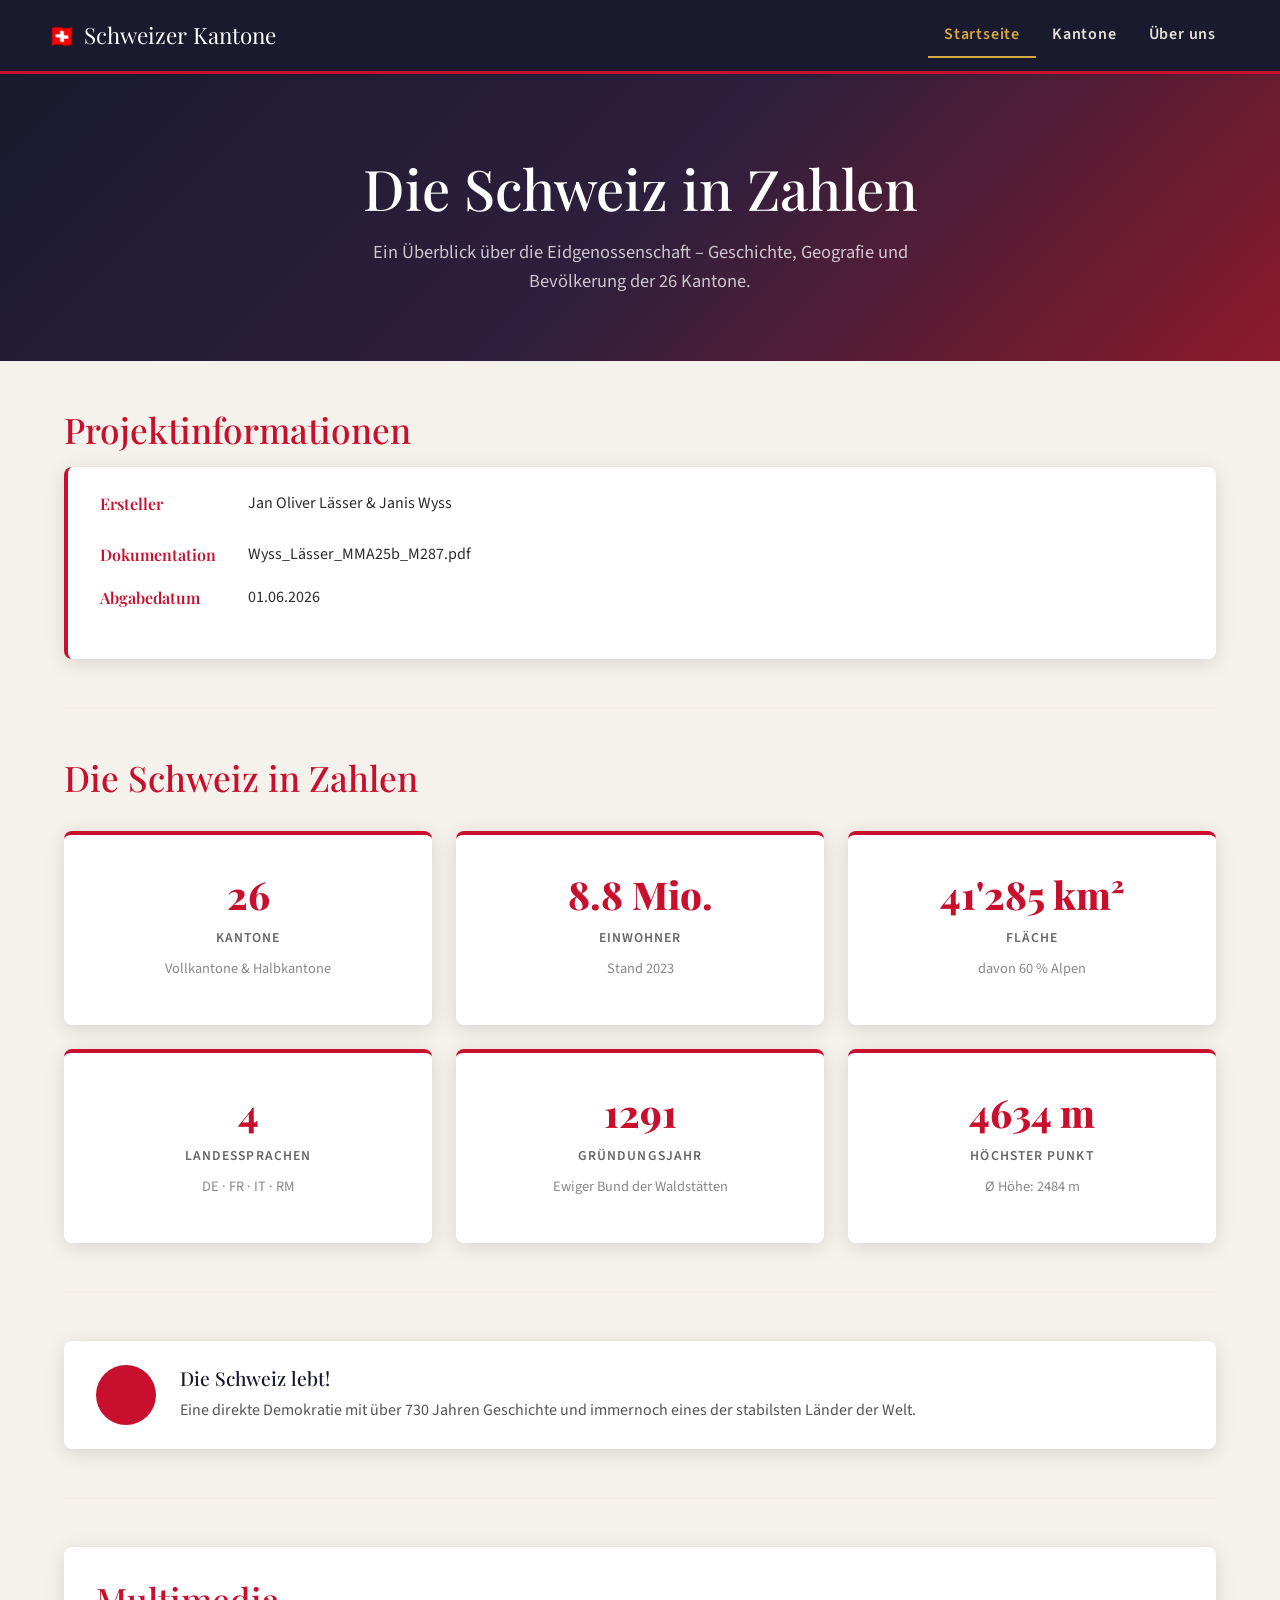
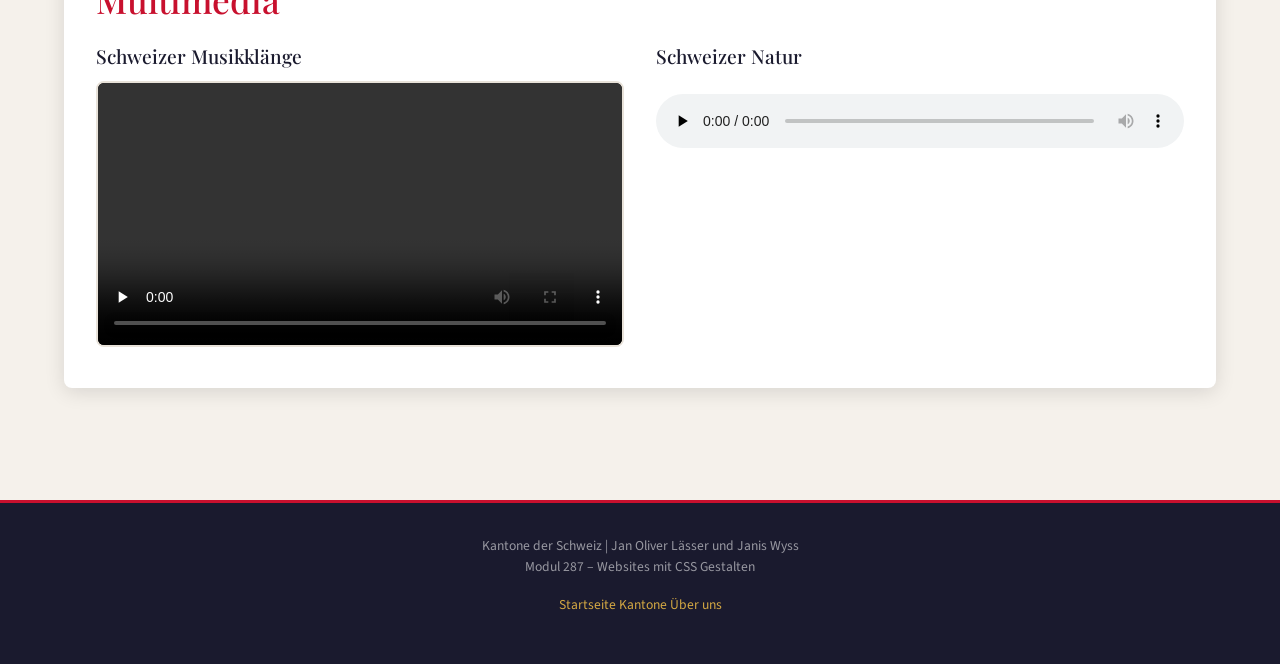
==== html/index.html @ 91d7da84 "angepasst" ====
<!DOCTYPE html>
<html lang="de">

<head>
  <meta charset="UTF-8" />
  <meta name="viewport" content="width=device-width, initial-scale=1.0" />
  <title>Schweizer Kantone – Startseite</title>
  <!-- Favicon Platzhalter (Schweizer Kreuz als Emoji-Favicon) -->
  <link rel="icon"
    href="data:image/svg+xml,<svg xmlns='http://www.w3.org/2000/svg' viewBox='0 0 100 100'><rect width='100' height='100' fill='%23c8102e'/><rect x='38' y='10' width='24' height='80' fill='white'/><rect x='10' y='38' width='80' height='24' fill='white'/></svg>" />
  <!-- Bootstrap 5 CSS (Framework via CDN) -->
  <link rel="stylesheet" href="https://cdn.jsdelivr.net/npm/bootstrap@5.3.3/dist/css/bootstrap.min.css" />
  <!-- Eigenes CSS -->
  <link rel="stylesheet" href="../css/style.css" />
</head>

<body>

  <!-- ===================== NAVIGATION ===================== -->
    <nav class="navbar navbar-expand-lg" role="navigation" aria-label="Hauptnavigation">
      <div class="container-fluid px-4">
        <a class="navbar-brand" href="index.html">
          <span class="flag-icon">🇨🇭</span> Schweizer Kantone
        </a>
        <button class="navbar-toggler" type="button" data-bs-toggle="collapse" data-bs-target="#navMenu"
          aria-controls="navMenu" aria-expanded="false" aria-label="Navigation öffnen">
          <span class="navbar-toggler-icon"></span>
        </button>
        <div class="collapse navbar-collapse" id="navMenu">
          <ul class="navbar-nav ms-auto">
            <li class="nav-item">
              <a class="nav-link active" aria-current="page" href="index.html">Startseite</a>
            </li>
            <li class="nav-item">
              <a class="nav-link" href="kantone.html">Kantone</a>
            </li>
            <li class="nav-item">
              <a class="nav-link" href="ueber-uns.html">Über uns</a>
            </li>
          </ul>
        </div>
      </div>
    </nav>

  <!-- ===================== HERO ===================== -->
  <header class="hero" role="banner">
    <h1>Die Schweiz in Zahlen</h1>
    <p>Ein Überblick über die Eidgenossenschaft – Geschichte, Geografie und Bevölkerung der 26 Kantone.</p>
  </header>

  <!-- ===================== HAUPTINHALT ===================== -->
  <main>
    <div class="container-inhalt">

      <!-- ---- Meta-Informationen ---- -->
      <section aria-labelledby="meta-heading">
        <h2 id="meta-heading">Projektinformationen</h2>
        <div class="meta-box">
          <dl>
            <dt>Ersteller</dt>
            <p>Jan Oliver Lässer &amp; Janis Wyss</p>
            <dt>Dokumentation</dt>
            <dd>Wyss_Lässer_MMA25b_M287.pdf</dd>
            <dt>Abgabedatum</dt>
            <dd>01.06.2026</dd>
          </dl>
        </div>
      </section>

      <hr class="section-divider" />

      <!-- ---- Schweiz in Zahlen: 3×2 Grid ---- -->
      <section aria-labelledby="zahlen-heading">
        <h2 id="zahlen-heading">Die Schweiz in Zahlen</h2>
        <!-- Zeile 1 -->
        <div class="zahlen-grid">
          <article class="zahl-card">
            <span class="number">26</span>
            <span class="label">Kantone</span>
            <p class="sub">Vollkantone &amp; Halbkantone</p>
          </article>
          <article class="zahl-card">
            <span class="number">8.8 Mio.</span>
            <span class="label">Einwohner</span>
            <p class="sub">Stand 2023</p>
          </article>
          <article class="zahl-card">
            <span class="number">41'285 km²</span>
            <span class="label">Fläche</span>
            <p class="sub">davon 60 % Alpen</p>
          </article>
          <!-- Zeile 2 -->
          <article class="zahl-card">
            <span class="number">4</span>
            <span class="label">Landessprachen</span>
            <p class="sub">DE · FR · IT · RM</p>
          </article>
          <article class="zahl-card">
            <span class="number">1291</span>
            <span class="label">Gründungsjahr</span>
            <p class="sub">Ewiger Bund der Waldstätten</p>
          </article>
          <article class="zahl-card">
            <span class="number">4634 m</span>
            <span class="label">Höchster Punkt</span>
            <p class="sub">Ø Höhe: 2484 m</p>
          </article>
        </div>
      </section>

      <hr class="section-divider" />

      <!-- ---- Animiertes Element ---- -->
      <section aria-label="Animiertes Element">
        <div class="animiert-wrap">
          <div class="puls-ring" aria-hidden="true"></div>
          <div>
            <h3>Die Schweiz lebt!</h3>
            <p style="margin:0; color:#555; font-size:16px;">
              Eine direkte Demokratie mit über 730 Jahren Geschichte und immernoch eines der stabilsten Länder der Welt.
            </p>
          </div>
        </div>
      </section>

      <hr class="section-divider" />

      <!-- ---- Multimedia ---- -->
      <section aria-labelledby="media-heading">
        <div class="media-section">
          <h2 id="media-heading">Multimedia</h2>

          <div class="media-grid">

            <!-- Video -->
            <div class="media-item">
              <h3>Schweizer Musikklänge</h3>
              <video controls preload="none" poster="">
                <source src="../multimedia/alphorn.mp4" type="video/mp4" />
              </video>
            </div>

            <!-- Audio -->
            <div class="media-item">
              <h3>Schweizer Natur</h3>
              <audio controls preload="none" style="margin-top: 13px;">
                <source src="../multimedia/audio.mp3" type="audio/mpeg" />
              </audio>
            </div>

          </div>
        </div>
      </section>

    </div><!-- /.container-inhalt -->
  </main>

  <!-- ===================== FOOTER ===================== -->
  <footer role="contentinfo">
    <p>
      Kantone der Schweiz | Jan Oliver Lässer und Janis Wyss<br />
      Modul 287 – Websites mit CSS Gestalten
    </p>
    <p style="margin-top: 8px;">
      <a href="index.html">Startseite</a>
      <a href="kantone.html">Kantone</a>
      <a href="ueber-uns.html">Über uns</a>
    </p>
  </footer>

  <!-- Bootstrap 5 JS Bundle (für Navbar-Toggle, Modal, Accordion) -->
  <script src="https://cdn.jsdelivr.net/npm/bootstrap@5.3.3/dist/js/bootstrap.bundle.min.js"></script>
</body>

</html>
---- css/style.css ----
/* ---------- Google Fonts ---------- */
@import url('https://fonts.googleapis.com/css2?family=Playfair+Display:wght@600;800&family=Source+Sans+3:wght@300;400;600&display=swap');

/* ---------- CSS Custom Properties ---------- */
:root {
  --rot:    #c8102e;   /* Schweizer Rot */
  --dunkel: #1a1a2e;
  --hell:   #f5f1eb;
  --grau:   #e8e2d9;
  --akzent: #d4a843;
  --text:   #2c2c2c;
  --weiss:  #ffffff;

  --schrift-display: 'Playfair Display', Georgia, serif;
  --schrift-text:    'Source Sans 3', Helvetica, sans-serif;

  --radius:  8px;
  --shadow:  0 4px 20px rgba(0,0,0,0.12);
  --transition: 0.3s ease;
}

/* ---------- Reset & Basis ---------- */
*, *::before, *::after {
  box-sizing: border-box;
  margin: 0;
  padding: 0;
}

html { scroll-behavior: smooth; }

body {
  font-family: var(--schrift-text);
  font-weight: 400;
  color: var(--text);
  background-color: var(--hell);
  line-height: 1.6;
  font-size: 1rem;
}

/* ---------- Typografie ---------- */
h1, h2, h3, h4 {
  font-family: var(--schrift-display);
  line-height: 1.2;
}

h1 { font-size: clamp(2rem, 5vw, 3.5rem); color: var(--weiss); }
h2 { font-size: clamp(1.4rem, 3vw, 2.2rem); color: var(--rot); margin-bottom: 1rem; }
h3 { font-size: 1.2rem; color: var(--dunkel); margin-bottom: 0.5rem; }

p  { margin-bottom: 1rem; }
a  { color: var(--rot); text-decoration: none; }
a:hover { text-decoration: underline; }

img {
  max-width: 100%;
  height: auto;
  display: block;
  border-radius: var(--radius);
}

/* ---------- Navigation (Bootstrap-kompatibel via CDN) ---------- */
/* Eigene Overrides für Bootstrap-Navbar */
.navbar {
  background-color: var(--dunkel) !important;
  border-bottom: 3px solid var(--rot);
  padding: 0.8rem 1.5rem;
}

.navbar-brand {
  font-family: var(--schrift-display);
  font-size: 1.4rem;
  color: var(--weiss) !important;
  display: flex;
  align-items: center;
  gap: 0.5rem;
}

.navbar-brand .flag-icon {
  font-size: 1.4rem;
}

.nav-link {
  font-family: var(--schrift-text);
  font-weight: 600;
  color: var(--grau) !important;
  letter-spacing: 0.05em;
  padding: 0.5rem 1rem !important;
  transition: color var(--transition), border-bottom var(--transition);
  border-bottom: 2px solid transparent;
}

.nav-link:hover,
.nav-link.active {
  color: var(--akzent) !important;
  border-bottom: 2px solid var(--akzent);
}

.navbar-toggler {
  border-color: var(--akzent) !important;
}
.navbar-toggler-icon {
  background-image: url("data:image/svg+xml,%3csvg xmlns='http://www.w3.org/2000/svg' viewBox='0 0 30 30'%3e%3cpath stroke='rgba%28212,168,67,1%29' stroke-width='2' d='M4 7h22M4 15h22M4 23h22'/%3e%3c/svg%3e") !important;
}

/* ---------- Hero / Seitenkopf ---------- */
.hero {
  background: linear-gradient(135deg, var(--dunkel) 0%, #2d1f3d 50%, #8b1a2a 100%);
  color: var(--weiss);
  padding: 5rem 1.5rem 4rem;
  text-align: center;
  position: relative;
  overflow: hidden;
}

.hero::before {
  position: absolute;
  font-size: 30vw;
  opacity: 0.04;
  top: 50%;
  left: 50%;
  transform: translate(-50%, -50%);
  pointer-events: none;
  color: var(--weiss);
}

.hero p {
  font-size: 1.15rem;
  color: rgba(255,255,255,0.75);
  max-width: 600px;
  margin: 1rem auto 0;
}

/* ---------- Seiteninhalt Container ---------- */
.container-inhalt {
  max-width: 1200px;
  margin: 0 auto;
  padding: 3rem 1.5rem;
}

/* ---------- Abschnitt-Trennlinie ---------- */
.section-divider {
  border: none;
  border-top: 2px solid var(--grau);
  margin: 3rem 0;
}

/* ============================================================
   SEITE 1 – Startseite
   ============================================================ */

/* Meta-Info-Box (Abgabedatum, Dokumentation, Ersteller) */
.meta-box {
  background: var(--weiss);
  border-left: 4px solid var(--rot);
  border-radius: var(--radius);
  padding: 1.5rem 2rem;
  box-shadow: var(--shadow);
  margin-bottom: 2.5rem;
}

.meta-box dl {
  display: grid;
  grid-template-columns: max-content 1fr;
  column-gap: 2rem;
  row-gap: 0.6rem;
}

.meta-box dt {
  font-weight: 600;
  color: var(--rot);
  font-family: var(--schrift-display);
}

.meta-box dd {
  color: var(--text);
}

/* ---------- Zahlen Grid 3 Spalten × 2 Zeilen ---------- */
.zahlen-grid {
  display: grid;
  grid-template-columns: repeat(3, 1fr);
  gap: 1.5rem;
  margin: 2rem 0;
}

.zahl-card {
  background: var(--weiss);
  border-radius: var(--radius);
  box-shadow: var(--shadow);
  padding: 1.8rem 1.5rem;
  text-align: center;
  border-top: 4px solid var(--rot);
  transition: transform var(--transition), box-shadow var(--transition);
}

.zahl-card:hover {
  transform: translateY(-4px);
  box-shadow: 0 8px 28px rgba(0,0,0,0.18);
}

.zahl-card .number {
  font-family: var(--schrift-display);
  font-size: 2.4rem;
  font-weight: 800;
  color: var(--rot);
  display: block;
}

.zahl-card .label {
  font-size: 0.85rem;
  font-weight: 600;
  letter-spacing: 0.08em;
  text-transform: uppercase;
  color: #666;
  margin-top: 0.3rem;
}

.zahl-card .sub {
  font-size: 0.9rem;
  color: #888;
  margin-top: 0.4rem;
}

/* ---------- Multimedia-Bereich ---------- */
.media-section {
  background: var(--weiss);
  border-radius: var(--radius);
  box-shadow: var(--shadow);
  padding: 2rem;
  margin-top: 2.5rem;
}

.media-grid {
  display: grid;
  grid-template-columns: 1fr 1fr;
  gap: 2rem;
  margin-top: 1.5rem;
}

.media-item h3 {
  margin-bottom: 0.8rem;
  display: flex;
  align-items: center;
  gap: 0.5rem;
}

/* Video-Platzhalter */
video {
  width: 100%;
  border-radius: var(--radius);
  background: #000;
  border: 2px solid var(--grau);
}

/* Audio */
audio {
  width: 100%;
  margin-top: 0.5rem;
}

.media-placeholder {
  background: var(--grau);
  border-radius: var(--radius);
  height: 200px;
  display: flex;
  flex-direction: column;
  align-items: center;
  justify-content: center;
  color: #888;
  font-size: 0.9rem;
  border: 2px dashed #ccc;
  gap: 0.5rem;
}

.media-placeholder .icon {
  font-size: 2.5rem;
}

/* ============================================================
   SEITE 2 – Kantone
   ============================================================ */

/* 4-Spalten Grid Desktop → 2 Tablet → 1 Mobile */
.kantone-grid {
  display: grid;
  grid-template-columns: repeat(4, 1fr);
  gap: 1.5rem;
  margin-top: 2rem;
}

/* Bootstrap Card Overrides */
.kanton-card {
  background: var(--weiss);
  border-radius: var(--radius);
  box-shadow: var(--shadow);
  overflow: hidden;
  border: none;
  transition: transform var(--transition), box-shadow var(--transition);
}

.kanton-card:hover {
  transform: translateY(-5px);
  box-shadow: 0 10px 30px rgba(0,0,0,0.2);
}

.kanton-card .card-header {
  background: var(--dunkel);
  color: var(--weiss);
  font-family: var(--schrift-display);
  font-size: 1.15rem;
  font-weight: 600;
  padding: 1rem 1.2rem;
  display: flex;
  align-items: center;
  gap: 0.5rem;
  border-bottom: 3px solid var(--rot);
}

.kanton-card .wappen {
  font-size: 1.6rem;
}

.kanton-card .card-body {
  padding: 1.2rem;
}

.kanton-card .card-body p {
  font-size: 0.9rem;
  margin-bottom: 0.6rem;
  color: #555;
}

.kanton-card .kanton-fakt {
  display: flex;
  justify-content: space-between;
  font-size: 0.85rem;
  padding: 0.3rem 0;
  border-bottom: 1px solid var(--grau);
}

.kanton-card .kanton-fakt:last-child {
  border-bottom: none;
}

.kanton-card .kanton-fakt strong {
  color: var(--rot);
}

/* Bild über Text (figure mit caption) */
.kanton-img-wrap {
  position: relative;
  overflow: hidden;
  height: 130px;
}

.kanton-img-wrap img {
  width: 100%;
  height: 100%;
  object-fit: cover;
  border-radius: 0;
  transition: transform 0.4s ease;
}

.kanton-card:hover .kanton-img-wrap img {
  transform: scale(1.05);
}

/* ---------- 2-Spalten Intro-Zeile (Desktop) ---------- */
.intro-zwei-spalten {
  display: grid;
  grid-template-columns: 1fr 1fr;
  gap: 2rem;
  margin-bottom: 2rem;
}

/* ---------- 3-Spalten mit unterschiedlichen Breiten ---------- */
.drei-spalten {
  display: grid;
  grid-template-columns: 2fr 1fr 1fr;
  gap: 1.5rem;
  margin-bottom: 2.5rem;
}

.drei-spalten .info-box {
  background: var(--weiss);
  border-radius: var(--radius);
  padding: 1.5rem;
  box-shadow: var(--shadow);
}

/* ---------- Accordion ---------- */
/* Bootstrap accordion overrides */
.accordion-item {
  border: 1px solid var(--grau) !important;
  border-radius: var(--radius) !important;
  margin-bottom: 0.5rem;
  overflow: hidden;
}

.accordion-button {
  font-family: var(--schrift-text);
  font-weight: 600;
  color: var(--dunkel) !important;
  background: var(--weiss) !important;
}

.accordion-button:not(.collapsed) {
  background: var(--dunkel) !important;
  color: var(--weiss) !important;
  box-shadow: none !important;
}

.accordion-button::after {
  filter: none;
}

.accordion-button:not(.collapsed)::after {
  filter: invert(1);
}

.accordion-body {
  background: var(--hell);
  font-size: 0.95rem;
}

/* ---------- Modal ---------- */
/* Bootstrap modal override */
.modal-header {
  background: var(--dunkel);
  color: var(--weiss);
  border-bottom: 3px solid var(--rot);
}

.modal-title {
  font-family: var(--schrift-display);
  color: var(--weiss);
}

.modal-header .btn-close {
  filter: invert(1);
}

.modal-footer {
  border-top: 1px solid var(--grau);
}

.btn-schweiz {
  background-color: var(--rot);
  color: var(--weiss);
  border: none;
  font-weight: 600;
  padding: 0.5rem 1.5rem;
  border-radius: var(--radius);
  cursor: pointer;
  transition: background var(--transition);
}

.btn-schweiz:hover {
  background-color: #a00d24;
  color: var(--weiss);
}

/* ============================================================
   SEITE 3 – Über uns
   ============================================================ */

.ueber-grid {
  display: grid;
  grid-template-columns: 1fr 1fr;
  gap: 2rem;
  margin-top: 2rem;
}

.person-card {
  background: var(--weiss);
  border-radius: var(--radius);
  box-shadow: var(--shadow);
  overflow: hidden;
  text-align: center;
}

.person-card .bild-platzhalter {
  background: var(--grau);
  height: 220px;
  display: flex;
  flex-direction: column;
  align-items: center;
  justify-content: center;
  color: #999;
  font-size: 0.85rem;
  border-bottom: 3px solid var(--rot);
  gap: 0.5rem;
}

.person-card .bild-platzhalter .icon {
  font-size: 4rem;
  color: #ccc;
}

.person-card .person-info {
  padding: 1.5rem;
}

.person-card .person-name {
  font-family: var(--schrift-display);
  font-size: 1.35rem;
  color: var(--dunkel);
  margin-bottom: 0.3rem;
}

.person-card .person-rolle {
  font-size: 0.85rem;
  color: var(--rot);
  font-weight: 600;
  text-transform: uppercase;
  letter-spacing: 0.08em;
}

/* Projekt-Info Box */
.projekt-box {
  background: var(--dunkel);
  color: var(--weiss);
  border-radius: var(--radius);
  padding: 2rem 2.5rem;
  margin-top: 2.5rem;
  position: relative;
  overflow: hidden;
}

.projekt-box::after {
  content: '287';
  position: absolute;
  right: -0.5rem;
  bottom: -1rem;
  font-family: var(--schrift-display);
  font-size: 8rem;
  font-weight: 800;
  opacity: 0.07;
  color: var(--weiss);
  pointer-events: none;
}

.projekt-box h2 {
  color: var(--akzent);
  margin-bottom: 1rem;
}

.projekt-box p {
  color: rgba(255,255,255,0.8);
}

.projekt-box .modul-tag {
  display: inline-block;
  background: var(--rot);
  color: var(--weiss);
  font-size: 0.8rem;
  font-weight: 600;
  padding: 0.3rem 0.9rem;
  border-radius: 20px;
  margin-bottom: 1rem;
}

/* ============================================================
   ANIMIERTES ELEMENT – CSS-only Puls-Kreis
   ============================================================ */
.animiert-wrap {
  display: flex;
  align-items: center;
  gap: 1.5rem;
  background: var(--weiss);
  border-radius: var(--radius);
  padding: 1.5rem 2rem;
  box-shadow: var(--shadow);
  margin-top: 2rem;
}

.puls-ring {
  width: 60px;
  height: 60px;
  border-radius: 50%;
  background: var(--rot);
  position: relative;
  flex-shrink: 0;
  animation: puls 2s ease-in-out infinite;
}

.puls-ring::before,
.puls-ring::after {
  content: '';
  position: absolute;
  inset: -8px;
  border-radius: 50%;
  border: 2px solid var(--rot);
  animation: ring-expand 2s ease-out infinite;
  opacity: 0;
}

.puls-ring::after {
  animation-delay: 0.8s;
}

@keyframes puls {
  0%, 100% { transform: scale(1); }
  50%       { transform: scale(1.08); }
}

@keyframes ring-expand {
  0%   { transform: scale(1); opacity: 0.8; }
  100% { transform: scale(2); opacity: 0; }
}

/* ============================================================
   FOOTER
   ============================================================ */
footer {
  background: var(--dunkel);
  color: rgba(255,255,255,0.55);
  text-align: center;
  padding: 2rem 1.5rem;
  font-size: 0.85rem;
  margin-top: 4rem;
  border-top: 3px solid var(--rot);
}

footer a {
  color: var(--akzent);
}

footer .footer-kreuz {
  font-size: 1.5rem;
  display: block;
  margin-bottom: 0.5rem;
  color: var(--rot);
}

/* ============================================================
   RESPONSIVE
   ============================================================ */

/* Tablet (≤ 992px) */
@media (max-width: 992px) {
  .kantone-grid {
    grid-template-columns: repeat(2, 1fr);
  }

  .drei-spalten {
    grid-template-columns: 1fr 1fr;
  }
  .drei-spalten .info-box:first-child {
    grid-column: 1 / -1;
  }
}

/* Mobile (≤ 768px) */
@media (max-width: 768px) {
  .zahlen-grid {
    grid-template-columns: repeat(2, 1fr);
  }

  .media-grid {
    grid-template-columns: 1fr;
  }

  .kantone-grid {
    grid-template-columns: 1fr 1fr;
  }

  .intro-zwei-spalten {
    grid-template-columns: 1fr;
  }

  .drei-spalten {
    grid-template-columns: 1fr;
  }

  .ueber-grid {
    grid-template-columns: 1fr;
  }

  .meta-box dl {
    grid-template-columns: 1fr;
  }

  .meta-box dt {
    margin-top: 0.5rem;
  }
}

/* Kleines Mobile (≤ 480px) */
@media (max-width: 480px) {
  .zahlen-grid {
    grid-template-columns: 1fr;
  }

  .kantone-grid {
    grid-template-columns: 1fr;
  }
}
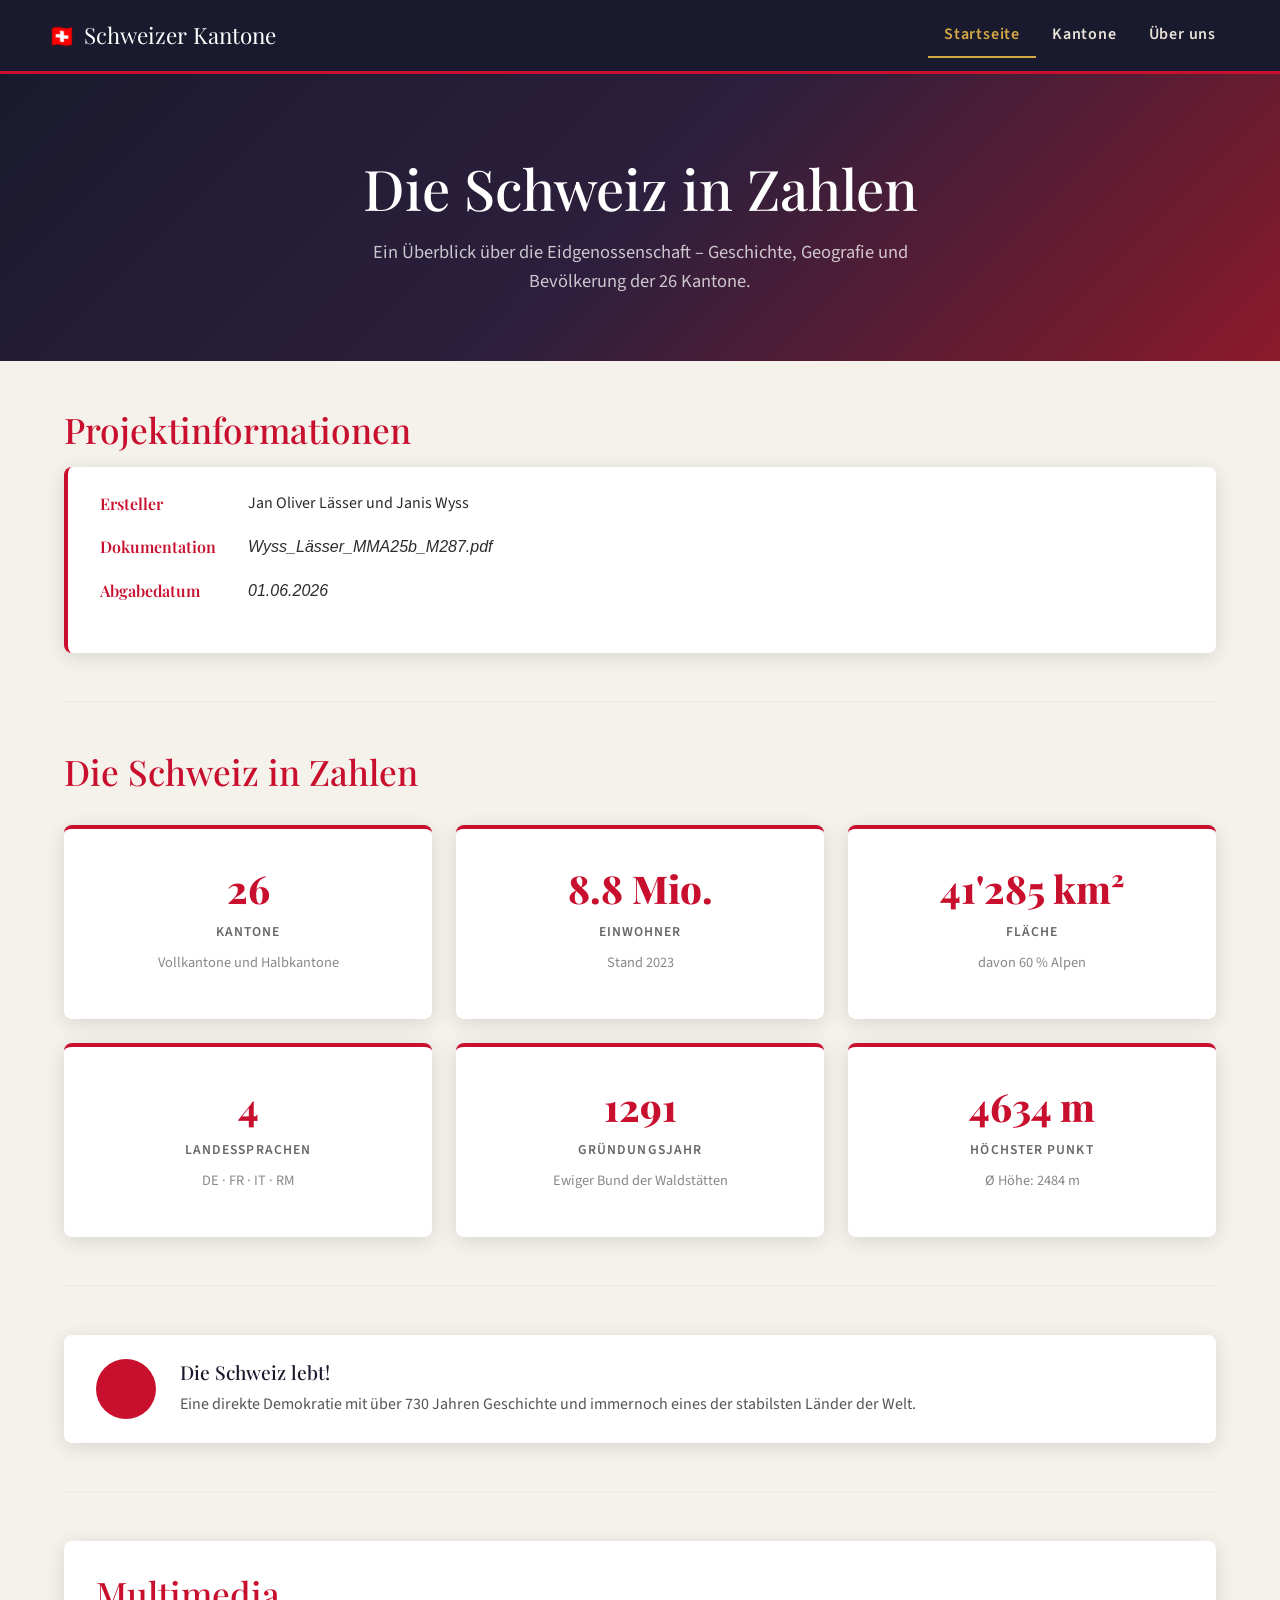
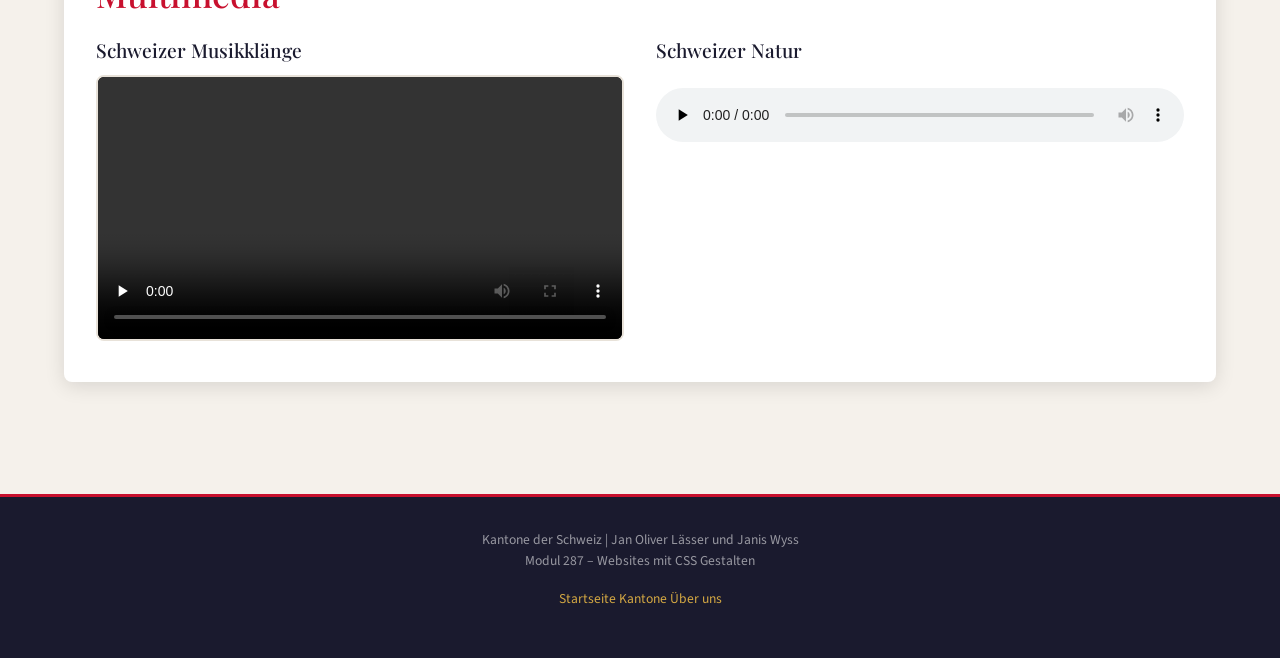
==== commit 97b9fcce: "aktueller stand" ====
--- a/html/index.html
+++ b/html/index.html
@@ -58,11 +58,11 @@
         <div class="meta-box">
           <dl>
             <dt>Ersteller</dt>
-            <p>Jan Oliver Lässer &amp; Janis Wyss</p>
+            <dd>Jan Oliver Lässer und Janis Wyss</dd>
             <dt>Dokumentation</dt>
-            <dd>Wyss_Lässer_MMA25b_M287.pdf</dd>
+            <dd><em>Wyss_Lässer_MMA25b_M287.pdf</em></dd>
             <dt>Abgabedatum</dt>
-            <dd>01.06.2026</dd>
+            <dd><em>01.06.2026</em></dd>
           </dl>
         </div>
       </section>
@@ -77,7 +77,7 @@
           <article class="zahl-card">
             <span class="number">26</span>
             <span class="label">Kantone</span>
-            <p class="sub">Vollkantone &amp; Halbkantone</p>
+            <p class="sub">Vollkantone und Halbkantone</p>
           </article>
           <article class="zahl-card">
             <span class="number">8.8 Mio.</span>
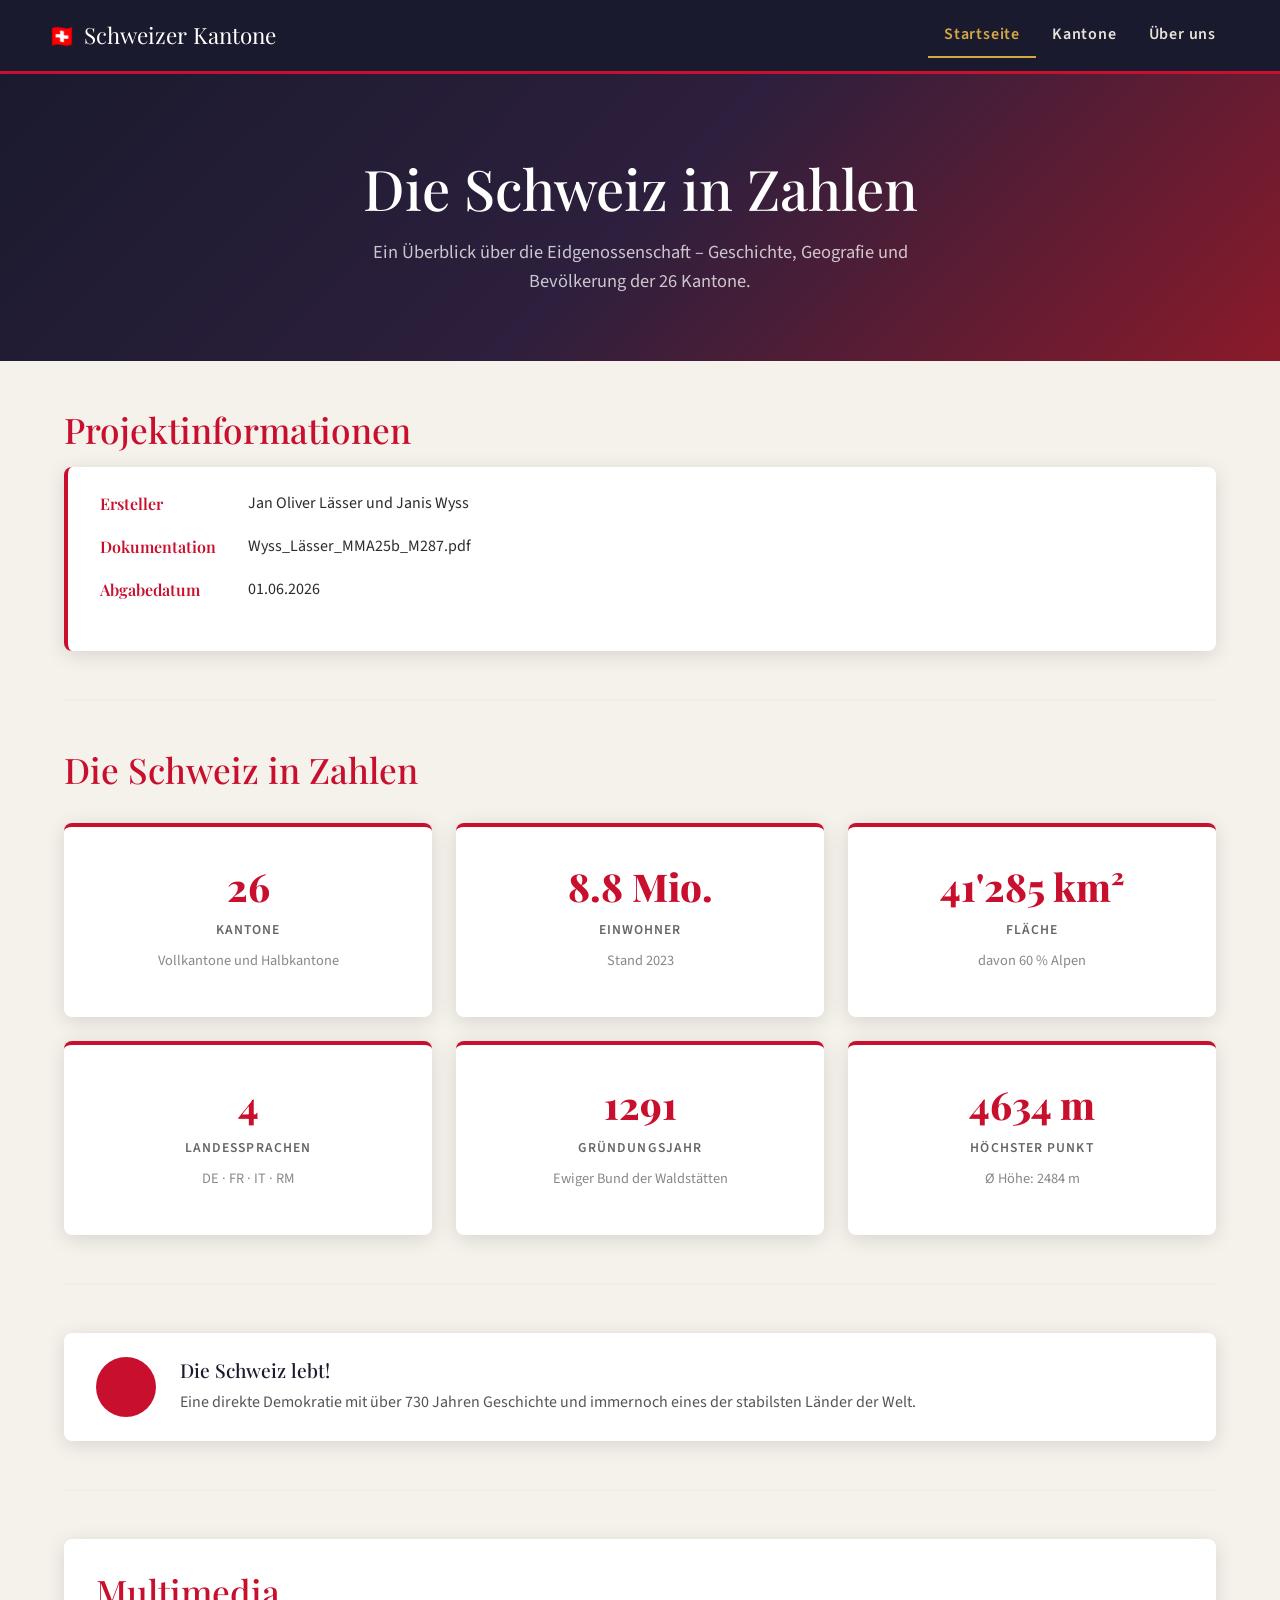
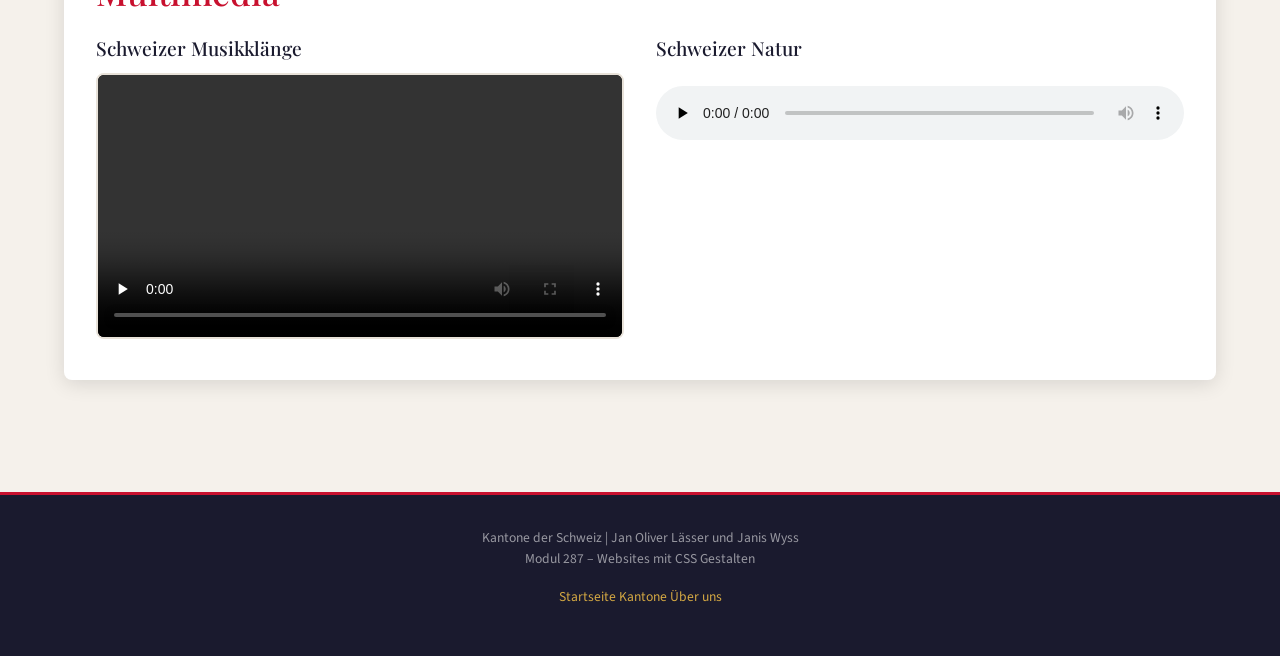
==== commit 078f1ff1: "Merge branch 'main' of https://github.com/janlaesser/M287_Abschlussarbeit" ====
--- a/html/index.html
+++ b/html/index.html
@@ -60,9 +60,9 @@
             <dt>Ersteller</dt>
             <dd>Jan Oliver Lässer und Janis Wyss</dd>
             <dt>Dokumentation</dt>
-            <dd><em>Wyss_Lässer_MMA25b_M287.pdf</em></dd>
+            <dd>Wyss_Lässer_MMA25b_M287.pdf</dd>
             <dt>Abgabedatum</dt>
-            <dd><em>01.06.2026</em></dd>
+            <dd>01.06.2026</dd>
           </dl>
         </div>
       </section>
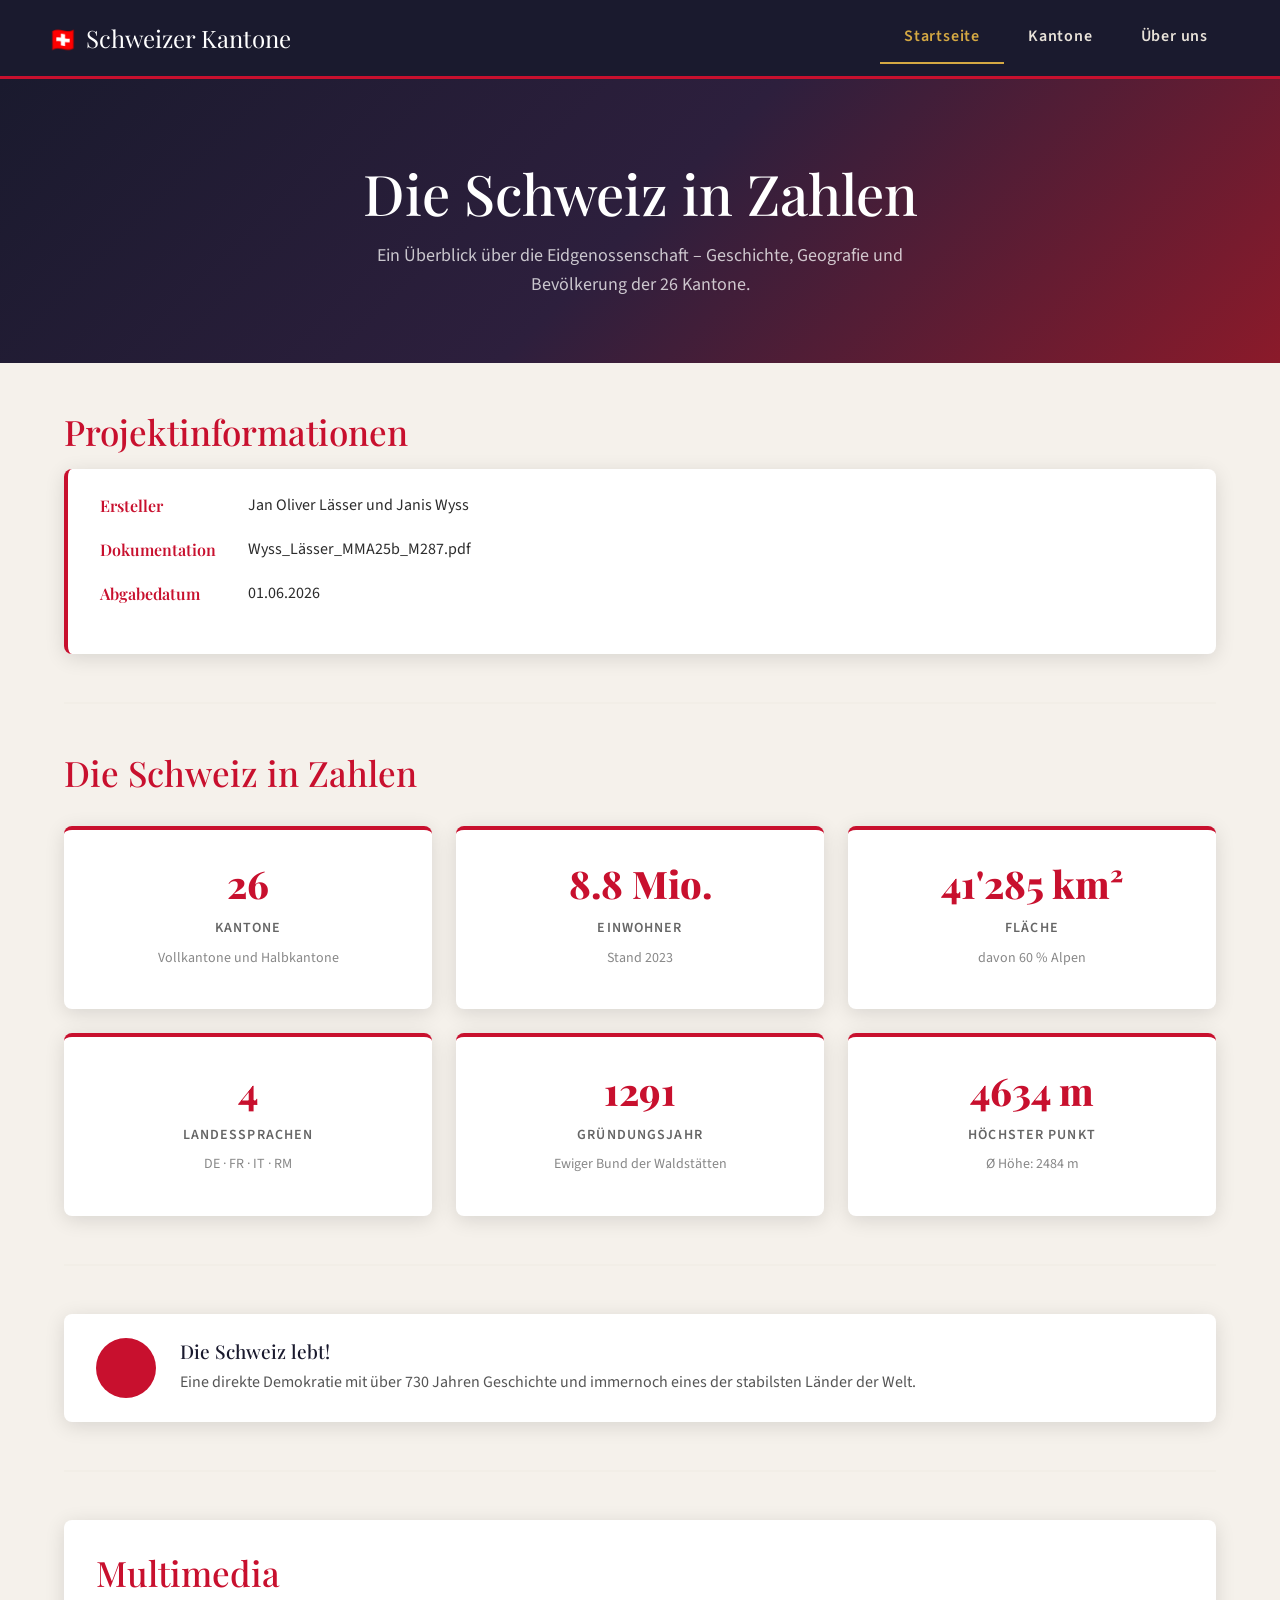
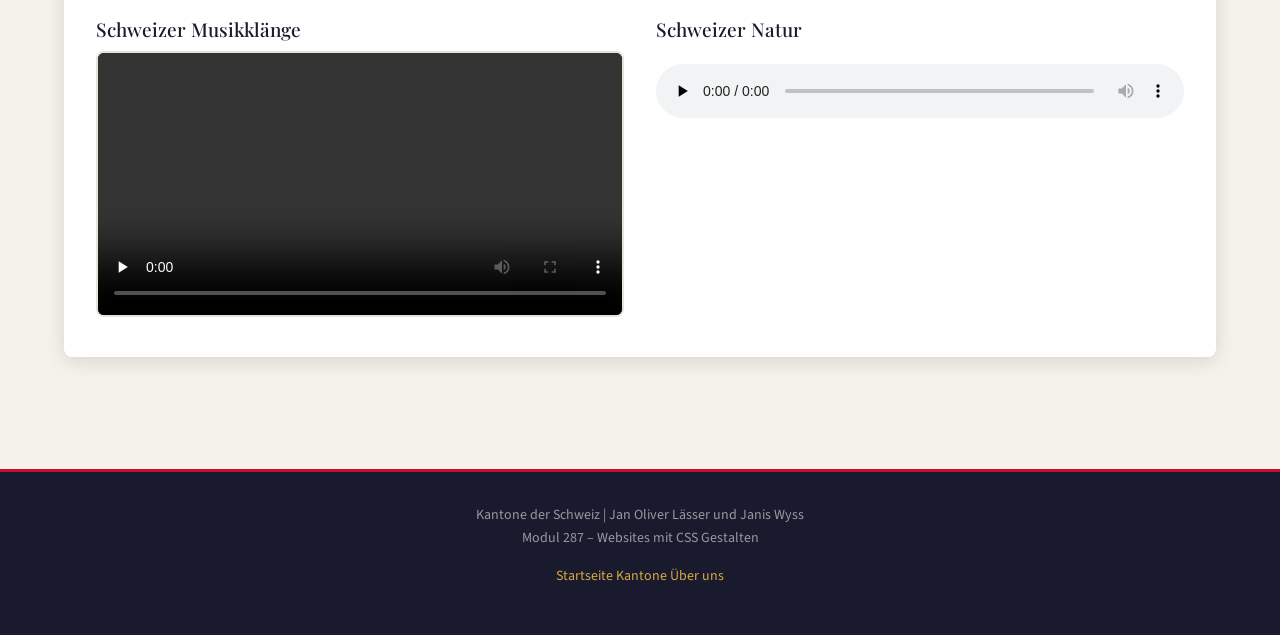
==== commit f7311e67: "kommenatre" ====
--- a/html/index.html
+++ b/html/index.html
@@ -16,43 +16,43 @@
 
 <body>
 
-  <!-- ===================== NAVIGATION ===================== -->
-    <nav class="navbar navbar-expand-lg" role="navigation" aria-label="Hauptnavigation">
-      <div class="container-fluid px-4">
-        <a class="navbar-brand" href="index.html">
-          <span class="flag-icon">🇨🇭</span> Schweizer Kantone
-        </a>
-        <button class="navbar-toggler" type="button" data-bs-toggle="collapse" data-bs-target="#navMenu"
-          aria-controls="navMenu" aria-expanded="false" aria-label="Navigation öffnen">
-          <span class="navbar-toggler-icon"></span>
-        </button>
-        <div class="collapse navbar-collapse" id="navMenu">
-          <ul class="navbar-nav ms-auto">
-            <li class="nav-item">
-              <a class="nav-link active" aria-current="page" href="index.html">Startseite</a>
-            </li>
-            <li class="nav-item">
-              <a class="nav-link" href="kantone.html">Kantone</a>
-            </li>
-            <li class="nav-item">
-              <a class="nav-link" href="ueber-uns.html">Über uns</a>
-            </li>
-          </ul>
-        </div>
+  <!-- NAVIGATION -->
+  <nav class="navbar navbar-expand-lg" role="navigation" aria-label="Hauptnavigation">
+    <div class="container-fluid px-4">
+      <a class="navbar-brand" href="index.html">
+        <span class="flag-icon">🇨🇭</span> Schweizer Kantone
+      </a>
+      <button class="navbar-toggler" type="button" data-bs-toggle="collapse" data-bs-target="#navMenu"
+        aria-controls="navMenu" aria-expanded="false" aria-label="Navigation öffnen">
+        <span class="navbar-toggler-icon"></span>
+      </button>
+      <div class="collapse navbar-collapse" id="navMenu">
+        <ul class="navbar-nav ms-auto">
+          <li class="nav-item">
+            <a class="nav-link active" aria-current="page" href="index.html">Startseite</a>
+          </li>
+          <li class="nav-item">
+            <a class="nav-link" href="kantone.html">Kantone</a>
+          </li>
+          <li class="nav-item">
+            <a class="nav-link" href="ueber-uns.html">Über uns</a>
+          </li>
+        </ul>
       </div>
-    </nav>
+    </div>
+  </nav>
 
-  <!-- ===================== HERO ===================== -->
+  <!--HERO -->
   <header class="hero" role="banner">
     <h1>Die Schweiz in Zahlen</h1>
     <p>Ein Überblick über die Eidgenossenschaft – Geschichte, Geografie und Bevölkerung der 26 Kantone.</p>
   </header>
 
-  <!-- ===================== HAUPTINHALT ===================== -->
+  <!--HAUPTINHALT-->
   <main>
     <div class="container-inhalt">
 
-      <!-- ---- Meta-Informationen ---- -->
+      <!--Meta-Informationen -->
       <section aria-labelledby="meta-heading">
         <h2 id="meta-heading">Projektinformationen</h2>
         <div class="meta-box">
@@ -69,7 +69,7 @@
 
       <hr class="section-divider" />
 
-      <!-- ---- Schweiz in Zahlen: 3×2 Grid ---- -->
+      <!--Schweiz in Zahlen: 3×2 Grid-->
       <section aria-labelledby="zahlen-heading">
         <h2 id="zahlen-heading">Die Schweiz in Zahlen</h2>
         <!-- Zeile 1 -->
@@ -110,7 +110,7 @@
 
       <hr class="section-divider" />
 
-      <!-- ---- Animiertes Element ---- -->
+      <!--Animiertes Element-->
       <section aria-label="Animiertes Element">
         <div class="animiert-wrap">
           <div class="puls-ring" aria-hidden="true"></div>
@@ -125,7 +125,7 @@
 
       <hr class="section-divider" />
 
-      <!-- ---- Multimedia ---- -->
+      <!--Multimedia-->
       <section aria-labelledby="media-heading">
         <div class="media-section">
           <h2 id="media-heading">Multimedia</h2>
@@ -155,7 +155,7 @@
     </div><!-- /.container-inhalt -->
   </main>
 
-  <!-- ===================== FOOTER ===================== -->
+  <!--FOOTER -->
   <footer role="contentinfo">
     <p>
       Kantone der Schweiz | Jan Oliver Lässer und Janis Wyss<br />
--- a/css/style.css
+++ b/css/style.css
@@ -1,32 +1,37 @@
-/* ---------- Google Fonts ---------- */
+/* Google Fonts */
 @import url('https://fonts.googleapis.com/css2?family=Playfair+Display:wght@600;800&family=Source+Sans+3:wght@300;400;600&display=swap');
 
-/* ---------- CSS Custom Properties ---------- */
+/* CSS Custom Properties */
 :root {
-  --rot:    #c8102e;   /* Schweizer Rot */
+  --rot: #c8102e;
+  /* Schweizer Rot */
   --dunkel: #1a1a2e;
-  --hell:   #f5f1eb;
-  --grau:   #e8e2d9;
+  --hell: #f5f1eb;
+  --grau: #e8e2d9;
   --akzent: #d4a843;
-  --text:   #2c2c2c;
-  --weiss:  #ffffff;
+  --text: #2c2c2c;
+  --weiss: #ffffff;
 
   --schrift-display: 'Playfair Display', Georgia, serif;
-  --schrift-text:    'Source Sans 3', Helvetica, sans-serif;
-
-  --radius:  8px;
-  --shadow:  0 4px 20px rgba(0,0,0,0.12);
+  --schrift-text: 'Source Sans 3', Helvetica, sans-serif;
+
+  --radius: 8px;
+  --shadow: 0 4px 20px rgba(0, 0, 0, 0.12);
   --transition: 0.3s ease;
 }
 
-/* ---------- Reset & Basis ---------- */
-*, *::before, *::after {
+/* Reset & Basis */
+*,
+*::before,
+*::after {
   box-sizing: border-box;
   margin: 0;
   padding: 0;
 }
 
-html { scroll-behavior: smooth; }
+html {
+  scroll-behavior: smooth;
+}
 
 body {
   font-family: var(--schrift-text);
@@ -34,22 +39,47 @@
   color: var(--text);
   background-color: var(--hell);
   line-height: 1.6;
-  font-size: 1rem;
-}
-
-/* ---------- Typografie ---------- */
-h1, h2, h3, h4 {
+  font-size: 16px;
+}
+
+/* Typografie */
+h1,
+h2,
+h3,
+h4 {
   font-family: var(--schrift-display);
   line-height: 1.2;
 }
 
-h1 { font-size: clamp(2rem, 5vw, 3.5rem); color: var(--weiss); }
-h2 { font-size: clamp(1.4rem, 3vw, 2.2rem); color: var(--rot); margin-bottom: 1rem; }
-h3 { font-size: 1.2rem; color: var(--dunkel); margin-bottom: 0.5rem; }
-
-p  { margin-bottom: 1rem; }
-a  { color: var(--rot); text-decoration: none; }
-a:hover { text-decoration: underline; }
+h1 {
+  font-size: clamp(32px, 5vw, 56px);
+  color: var(--weiss);
+}
+
+h2 {
+  font-size: clamp(22px, 3vw, 35px);
+  color: var(--rot);
+  margin-bottom: 16px;
+}
+
+h3 {
+  font-size: 19px;
+  color: var(--dunkel);
+  margin-bottom: 8px;
+}
+
+p {
+  margin-bottom: 16px;
+}
+
+a {
+  color: var(--rot);
+  text-decoration: none;
+}
+
+a:hover {
+  text-decoration: underline;
+}
 
 img {
   max-width: 100%;
@@ -58,25 +88,25 @@
   border-radius: var(--radius);
 }
 
-/* ---------- Navigation (Bootstrap-kompatibel via CDN) ---------- */
+/* Navigation (Bootstrap-kompatibel via CDN) */
 /* Eigene Overrides für Bootstrap-Navbar */
 .navbar {
   background-color: var(--dunkel) !important;
   border-bottom: 3px solid var(--rot);
-  padding: 0.8rem 1.5rem;
+  padding: 12px 24px;
 }
 
 .navbar-brand {
   font-family: var(--schrift-display);
-  font-size: 1.4rem;
+  font-size: 24px;
   color: var(--weiss) !important;
   display: flex;
   align-items: center;
-  gap: 0.5rem;
+  gap: 8px;
 }
 
 .navbar-brand .flag-icon {
-  font-size: 1.4rem;
+  font-size: 24px;
 }
 
 .nav-link {
@@ -84,7 +114,7 @@
   font-weight: 600;
   color: var(--grau) !important;
   letter-spacing: 0.05em;
-  padding: 0.5rem 1rem !important;
+  padding: 12px 24px !important;
   transition: color var(--transition), border-bottom var(--transition);
   border-bottom: 2px solid transparent;
 }
@@ -98,6 +128,7 @@
 .navbar-toggler {
   border-color: var(--akzent) !important;
 }
+
 .navbar-toggler-icon {
   background-image: url("data:image/svg+xml,%3csvg xmlns='http://www.w3.org/2000/svg' viewBox='0 0 30 30'%3e%3cpath stroke='rgba%28212,168,67,1%29' stroke-width='2' d='M4 7h22M4 15h22M4 23h22'/%3e%3c/svg%3e") !important;
 }
@@ -106,7 +137,7 @@
 .hero {
   background: linear-gradient(135deg, var(--dunkel) 0%, #2d1f3d 50%, #8b1a2a 100%);
   color: var(--weiss);
-  padding: 5rem 1.5rem 4rem;
+  padding: 80px 24px 64px;
   text-align: center;
   position: relative;
   overflow: hidden;
@@ -124,45 +155,43 @@
 }
 
 .hero p {
-  font-size: 1.15rem;
-  color: rgba(255,255,255,0.75);
+  font-size: 18px;
+  color: rgba(255, 255, 255, 0.75);
   max-width: 600px;
-  margin: 1rem auto 0;
-}
-
-/* ---------- Seiteninhalt Container ---------- */
+  margin: 16px auto 0;
+}
+
+/* Seiteninhalt Container */
 .container-inhalt {
   max-width: 1200px;
   margin: 0 auto;
-  padding: 3rem 1.5rem;
-}
-
-/* ---------- Abschnitt-Trennlinie ---------- */
+  padding: 48px 24px;
+}
+
+/* Abschnitt-Trennlinie */
 .section-divider {
   border: none;
   border-top: 2px solid var(--grau);
-  margin: 3rem 0;
-}
-
-/* ============================================================
-   SEITE 1 – Startseite
-   ============================================================ */
+  margin: 48px 0;
+}
+
+/* SEITE 1 – Startseite */
 
 /* Meta-Info-Box (Abgabedatum, Dokumentation, Ersteller) */
 .meta-box {
   background: var(--weiss);
   border-left: 4px solid var(--rot);
   border-radius: var(--radius);
-  padding: 1.5rem 2rem;
+  padding: 24px 32px;
   box-shadow: var(--shadow);
-  margin-bottom: 2.5rem;
+  margin-bottom: 40px;
 }
 
 .meta-box dl {
   display: grid;
   grid-template-columns: max-content 1fr;
-  column-gap: 2rem;
-  row-gap: 0.6rem;
+  column-gap: 32px;
+  row-gap: 10px;
 }
 
 .meta-box dt {
@@ -175,19 +204,19 @@
   color: var(--text);
 }
 
-/* ---------- Zahlen Grid 3 Spalten × 2 Zeilen ---------- */
+/* Zahlen Grid 3 Spalten × 2 Zeilen */
 .zahlen-grid {
   display: grid;
   grid-template-columns: repeat(3, 1fr);
-  gap: 1.5rem;
-  margin: 2rem 0;
+  gap: 24px;
+  margin: 32px 0;
 }
 
 .zahl-card {
   background: var(--weiss);
   border-radius: var(--radius);
   box-shadow: var(--shadow);
-  padding: 1.8rem 1.5rem;
+  padding: 24px 20px;
   text-align: center;
   border-top: 4px solid var(--rot);
   transition: transform var(--transition), box-shadow var(--transition);
@@ -195,53 +224,53 @@
 
 .zahl-card:hover {
   transform: translateY(-4px);
-  box-shadow: 0 8px 28px rgba(0,0,0,0.18);
+  box-shadow: 0 8px 28px rgba(0, 0, 0, 0.18);
 }
 
 .zahl-card .number {
   font-family: var(--schrift-display);
-  font-size: 2.4rem;
+  font-size: 38px;
   font-weight: 800;
   color: var(--rot);
   display: block;
 }
 
 .zahl-card .label {
-  font-size: 0.85rem;
+  font-size: 14px;
   font-weight: 600;
   letter-spacing: 0.08em;
   text-transform: uppercase;
   color: #666;
-  margin-top: 0.3rem;
+  margin-top: 5px;
 }
 
 .zahl-card .sub {
-  font-size: 0.9rem;
+  font-size: 14px;
   color: #888;
-  margin-top: 0.4rem;
-}
-
-/* ---------- Multimedia-Bereich ---------- */
+  margin-top: 6px;
+}
+
+/* Multimedia-Bereich */
 .media-section {
   background: var(--weiss);
   border-radius: var(--radius);
   box-shadow: var(--shadow);
-  padding: 2rem;
-  margin-top: 2.5rem;
+  padding: 32px;
+  margin-top: 40px;
 }
 
 .media-grid {
   display: grid;
   grid-template-columns: 1fr 1fr;
-  gap: 2rem;
-  margin-top: 1.5rem;
+  gap: 32px;
+  margin-top: 24px;
 }
 
 .media-item h3 {
-  margin-bottom: 0.8rem;
+  margin-bottom: 10px;
   display: flex;
   align-items: center;
-  gap: 0.5rem;
+  gap: 8px;
 }
 
 /* Video-Platzhalter */
@@ -255,7 +284,7 @@
 /* Audio */
 audio {
   width: 100%;
-  margin-top: 0.5rem;
+  margin-top: 8px;
 }
 
 .media-placeholder {
@@ -267,25 +296,23 @@
   align-items: center;
   justify-content: center;
   color: #888;
-  font-size: 0.9rem;
+  font-size: 14px;
   border: 2px dashed #ccc;
-  gap: 0.5rem;
+  gap: 8px;
 }
 
 .media-placeholder .icon {
-  font-size: 2.5rem;
-}
-
-/* ============================================================
-   SEITE 2 – Kantone
-   ============================================================ */
+  font-size: 40px;
+}
+
+/* SEITE 2 – Kantone */
 
 /* 4-Spalten Grid Desktop → 2 Tablet → 1 Mobile */
 .kantone-grid {
   display: grid;
   grid-template-columns: repeat(4, 1fr);
-  gap: 1.5rem;
-  margin-top: 2rem;
+  gap: 24px;
+  margin-top: 32px;
 }
 
 /* Bootstrap Card Overrides */
@@ -300,41 +327,41 @@
 
 .kanton-card:hover {
   transform: translateY(-5px);
-  box-shadow: 0 10px 30px rgba(0,0,0,0.2);
+  box-shadow: 0 10px 30px rgba(0, 0, 0, 0.2);
 }
 
 .kanton-card .card-header {
   background: var(--dunkel);
   color: var(--weiss);
   font-family: var(--schrift-display);
-  font-size: 1.15rem;
+  font-size: 18px;
   font-weight: 600;
-  padding: 1rem 1.2rem;
+  padding: 16px 19px;
   display: flex;
   align-items: center;
-  gap: 0.5rem;
+  gap: 8px;
   border-bottom: 3px solid var(--rot);
 }
 
 .kanton-card .wappen {
-  font-size: 1.6rem;
+  font-size: 26px;
 }
 
 .kanton-card .card-body {
-  padding: 1.2rem;
+  padding: 20px;
 }
 
 .kanton-card .card-body p {
-  font-size: 0.9rem;
-  margin-bottom: 0.6rem;
+  font-size: 14px;
+  margin-bottom: 10px;
   color: #555;
 }
 
 .kanton-card .kanton-fakt {
   display: flex;
   justify-content: space-between;
-  font-size: 0.85rem;
-  padding: 0.3rem 0;
+  font-size: 14px;
+  padding: 5px 0;
   border-bottom: 1px solid var(--grau);
 }
 
@@ -365,35 +392,35 @@
   transform: scale(1.05);
 }
 
-/* ---------- 2-Spalten Intro-Zeile (Desktop) ---------- */
+/* 2-Spalten Intro-Zeile (Desktop) */
 .intro-zwei-spalten {
   display: grid;
   grid-template-columns: 1fr 1fr;
-  gap: 2rem;
-  margin-bottom: 2rem;
-}
-
-/* ---------- 3-Spalten mit unterschiedlichen Breiten ---------- */
+  gap: 32px;
+  margin-bottom: 32px;
+}
+
+/* 3-Spalten mit unterschiedlichen Breiten */
 .drei-spalten {
   display: grid;
   grid-template-columns: 2fr 1fr 1fr;
-  gap: 1.5rem;
-  margin-bottom: 2.5rem;
+  gap: 24px;
+  margin-bottom: 40px;
 }
 
 .drei-spalten .info-box {
   background: var(--weiss);
   border-radius: var(--radius);
-  padding: 1.5rem;
+  padding: 24px;
   box-shadow: var(--shadow);
 }
 
-/* ---------- Accordion ---------- */
+/* Accordion */
 /* Bootstrap accordion overrides */
 .accordion-item {
   border: 1px solid var(--grau) !important;
   border-radius: var(--radius) !important;
-  margin-bottom: 0.5rem;
+  margin-bottom: 8px;
   overflow: hidden;
 }
 
@@ -420,10 +447,10 @@
 
 .accordion-body {
   background: var(--hell);
-  font-size: 0.95rem;
-}
-
-/* ---------- Modal ---------- */
+  font-size: 16px;
+}
+
+/* Modal */
 /* Bootstrap modal override */
 .modal-header {
   background: var(--dunkel);
@@ -449,7 +476,7 @@
   color: var(--weiss);
   border: none;
   font-weight: 600;
-  padding: 0.5rem 1.5rem;
+  padding: 8px 24px;
   border-radius: var(--radius);
   cursor: pointer;
   transition: background var(--transition);
@@ -460,15 +487,13 @@
   color: var(--weiss);
 }
 
-/* ============================================================
-   SEITE 3 – Über uns
-   ============================================================ */
+/* SEITE 3 – Über uns*/
 
 .ueber-grid {
   display: grid;
   grid-template-columns: 1fr 1fr;
-  gap: 2rem;
-  margin-top: 2rem;
+  gap: 32px;
+  margin-top: 32px;
 }
 
 .person-card {
@@ -487,29 +512,29 @@
   align-items: center;
   justify-content: center;
   color: #999;
-  font-size: 0.85rem;
+  font-size: 14px;
   border-bottom: 3px solid var(--rot);
-  gap: 0.5rem;
+  gap: 8px;
 }
 
 .person-card .bild-platzhalter .icon {
-  font-size: 4rem;
+  font-size: 64px;
   color: #ccc;
 }
 
 .person-card .person-info {
-  padding: 1.5rem;
+  padding: 24px;
 }
 
 .person-card .person-name {
   font-family: var(--schrift-display);
-  font-size: 1.35rem;
+  font-size: 20px;
   color: var(--dunkel);
-  margin-bottom: 0.3rem;
+  margin-bottom: 5px;
 }
 
 .person-card .person-rolle {
-  font-size: 0.85rem;
+  font-size: 14px;
   color: var(--rot);
   font-weight: 600;
   text-transform: uppercase;
@@ -521,8 +546,8 @@
   background: var(--dunkel);
   color: var(--weiss);
   border-radius: var(--radius);
-  padding: 2rem 2.5rem;
-  margin-top: 2.5rem;
+  padding: 32px 40px;
+  margin-top: 40px;
   position: relative;
   overflow: hidden;
 }
@@ -530,10 +555,10 @@
 .projekt-box::after {
   content: '287';
   position: absolute;
-  right: -0.5rem;
-  bottom: -1rem;
+  right: -8px;
+  bottom: -16px;
   font-family: var(--schrift-display);
-  font-size: 8rem;
+  font-size: 128px;
   font-weight: 800;
   opacity: 0.07;
   color: var(--weiss);
@@ -542,36 +567,34 @@
 
 .projekt-box h2 {
   color: var(--akzent);
-  margin-bottom: 1rem;
+  margin-bottom: 16px;
 }
 
 .projekt-box p {
-  color: rgba(255,255,255,0.8);
+  color: rgba(255, 255, 255, 0.8);
 }
 
 .projekt-box .modul-tag {
   display: inline-block;
   background: var(--rot);
   color: var(--weiss);
-  font-size: 0.8rem;
+  font-size: 14px;
   font-weight: 600;
-  padding: 0.3rem 0.9rem;
+  padding: 5px 15px;
   border-radius: 20px;
-  margin-bottom: 1rem;
-}
-
-/* ============================================================
-   ANIMIERTES ELEMENT – CSS-only Puls-Kreis
-   ============================================================ */
+  margin-bottom: 16px;
+}
+
+/* ANIMIERTES ELEMENT – CSS-only Puls-Kreis */
 .animiert-wrap {
   display: flex;
   align-items: center;
-  gap: 1.5rem;
+  gap: 24px;
   background: var(--weiss);
   border-radius: var(--radius);
-  padding: 1.5rem 2rem;
+  padding: 24px 32px;
   box-shadow: var(--shadow);
-  margin-top: 2rem;
+  margin-top: 32px;
 }
 
 .puls-ring {
@@ -600,25 +623,37 @@
 }
 
 @keyframes puls {
-  0%, 100% { transform: scale(1); }
-  50%       { transform: scale(1.08); }
+
+  0%,
+  100% {
+    transform: scale(1);
+  }
+
+  50% {
+    transform: scale(1.08);
+  }
 }
 
 @keyframes ring-expand {
-  0%   { transform: scale(1); opacity: 0.8; }
-  100% { transform: scale(2); opacity: 0; }
-}
-
-/* ============================================================
-   FOOTER
-   ============================================================ */
+  0% {
+    transform: scale(1);
+    opacity: 0.8;
+  }
+
+  100% {
+    transform: scale(2);
+    opacity: 0;
+  }
+}
+
+/* FOOTER */
 footer {
   background: var(--dunkel);
-  color: rgba(255,255,255,0.55);
+  color: rgba(255, 255, 255, 0.55);
   text-align: center;
-  padding: 2rem 1.5rem;
-  font-size: 0.85rem;
-  margin-top: 4rem;
+  padding: 32px 24px;
+  font-size: 14px;
+  margin-top: 64px;
   border-top: 3px solid var(--rot);
 }
 
@@ -627,15 +662,13 @@
 }
 
 footer .footer-kreuz {
-  font-size: 1.5rem;
+  font-size: 24px;
   display: block;
-  margin-bottom: 0.5rem;
+  margin-bottom: 8px;
   color: var(--rot);
 }
 
-/* ============================================================
-   RESPONSIVE
-   ============================================================ */
+/* RESPONSIVE */
 
 /* Tablet (≤ 992px) */
 @media (max-width: 992px) {
@@ -646,6 +679,7 @@
   .drei-spalten {
     grid-template-columns: 1fr 1fr;
   }
+
   .drei-spalten .info-box:first-child {
     grid-column: 1 / -1;
   }
@@ -682,7 +716,7 @@
   }
 
   .meta-box dt {
-    margin-top: 0.5rem;
+    margin-top: 8px;
   }
 }
 
@@ -695,4 +729,4 @@
   .kantone-grid {
     grid-template-columns: 1fr;
   }
-}
+}
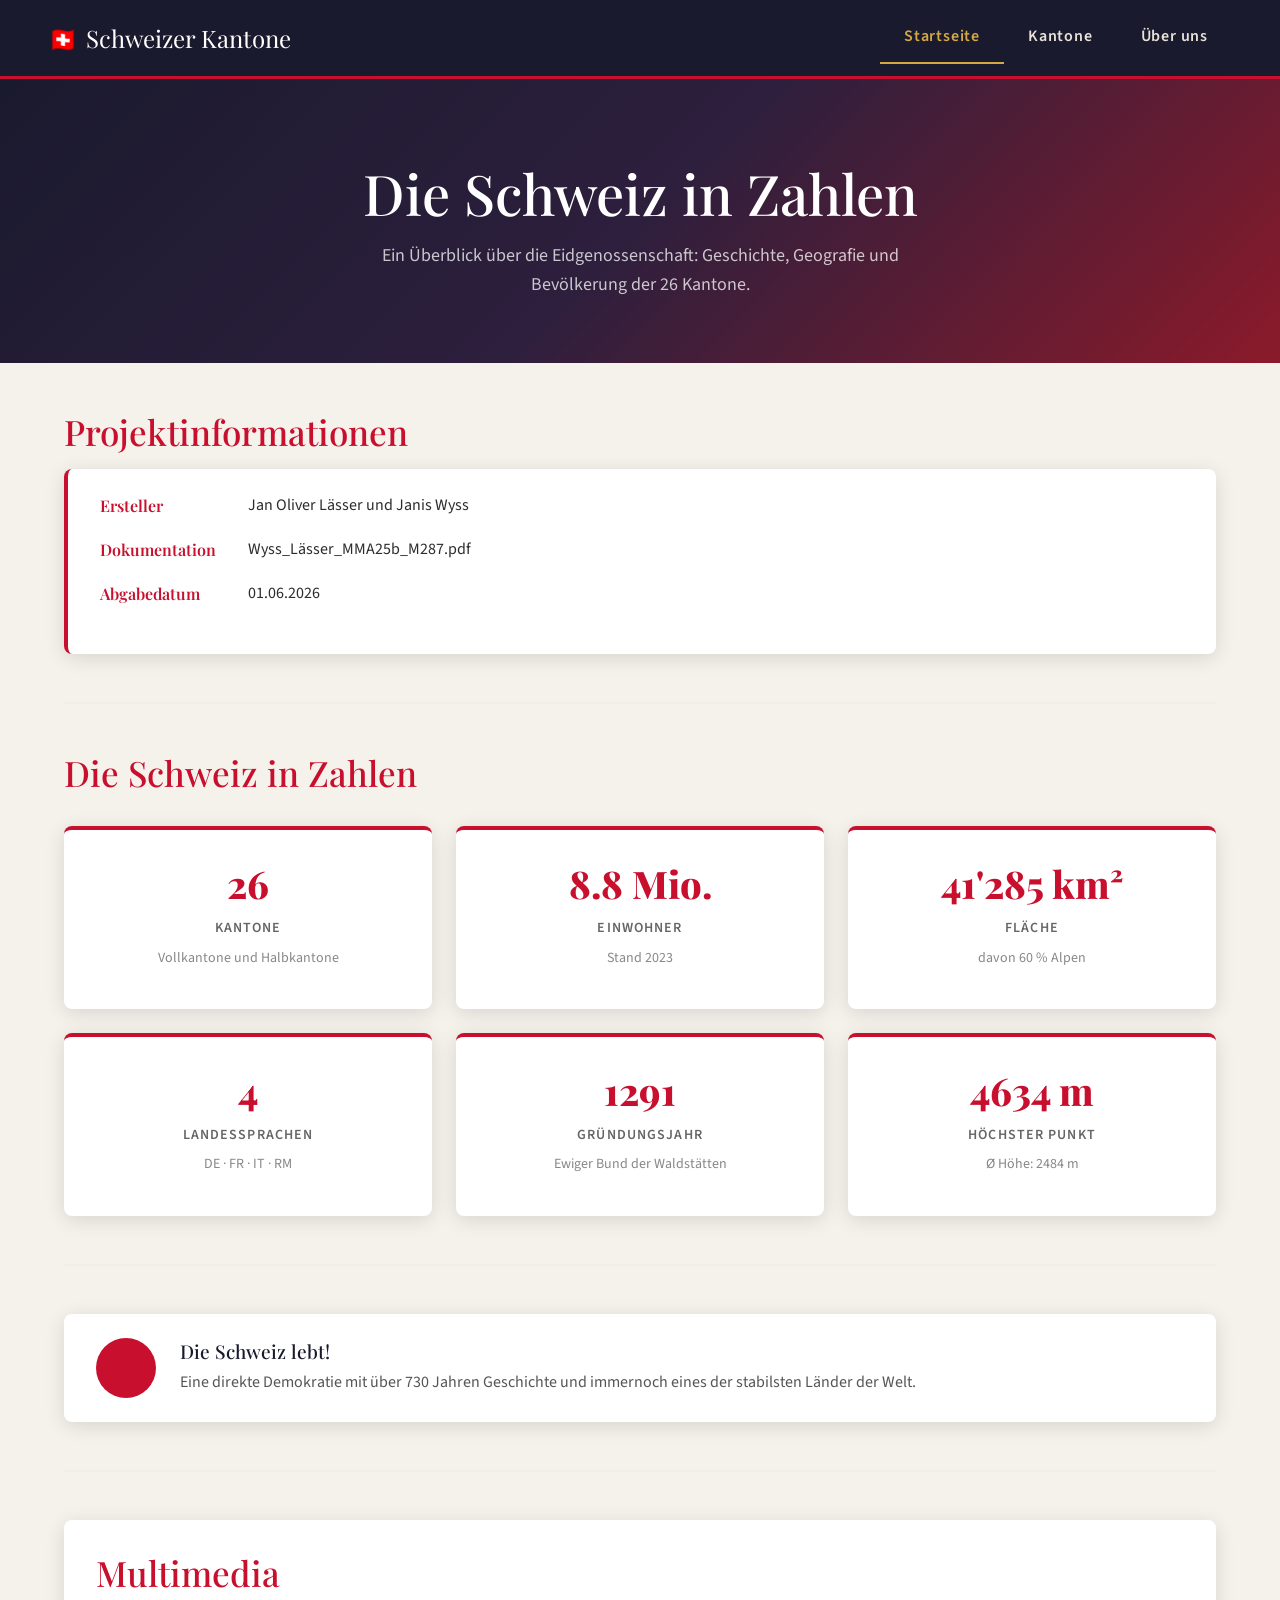
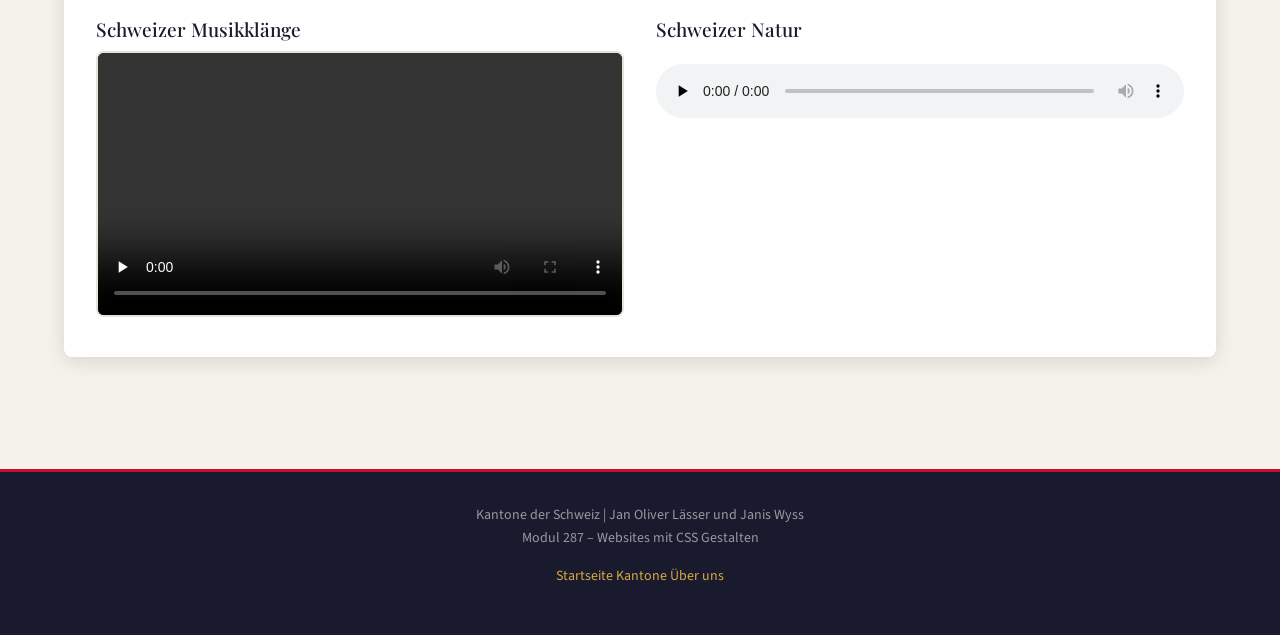
==== commit fba7c84f: "-ersetzt" ====
--- a/html/index.html
+++ b/html/index.html
@@ -45,7 +45,7 @@
   <!--HERO -->
   <header class="hero" role="banner">
     <h1>Die Schweiz in Zahlen</h1>
-    <p>Ein Überblick über die Eidgenossenschaft – Geschichte, Geografie und Bevölkerung der 26 Kantone.</p>
+    <p>Ein Überblick über die Eidgenossenschaft: Geschichte, Geografie und Bevölkerung der 26 Kantone.</p>
   </header>
 
   <!--HAUPTINHALT-->
--- a/css/style.css
+++ b/css/style.css
@@ -4,7 +4,6 @@
 /* CSS Custom Properties */
 :root {
   --rot: #c8102e;
-  /* Schweizer Rot */
   --dunkel: #1a1a2e;
   --hell: #f5f1eb;
   --grau: #e8e2d9;
@@ -89,7 +88,6 @@
 }
 
 /* Navigation (Bootstrap-kompatibel via CDN) */
-/* Eigene Overrides für Bootstrap-Navbar */
 .navbar {
   background-color: var(--dunkel) !important;
   border-bottom: 3px solid var(--rot);
@@ -133,7 +131,7 @@
   background-image: url("data:image/svg+xml,%3csvg xmlns='http://www.w3.org/2000/svg' viewBox='0 0 30 30'%3e%3cpath stroke='rgba%28212,168,67,1%29' stroke-width='2' d='M4 7h22M4 15h22M4 23h22'/%3e%3c/svg%3e") !important;
 }
 
-/* ---------- Hero / Seitenkopf ---------- */
+/* -- Hero / Seitenkopf -- */
 .hero {
   background: linear-gradient(135deg, var(--dunkel) 0%, #2d1f3d 50%, #8b1a2a 100%);
   color: var(--weiss);
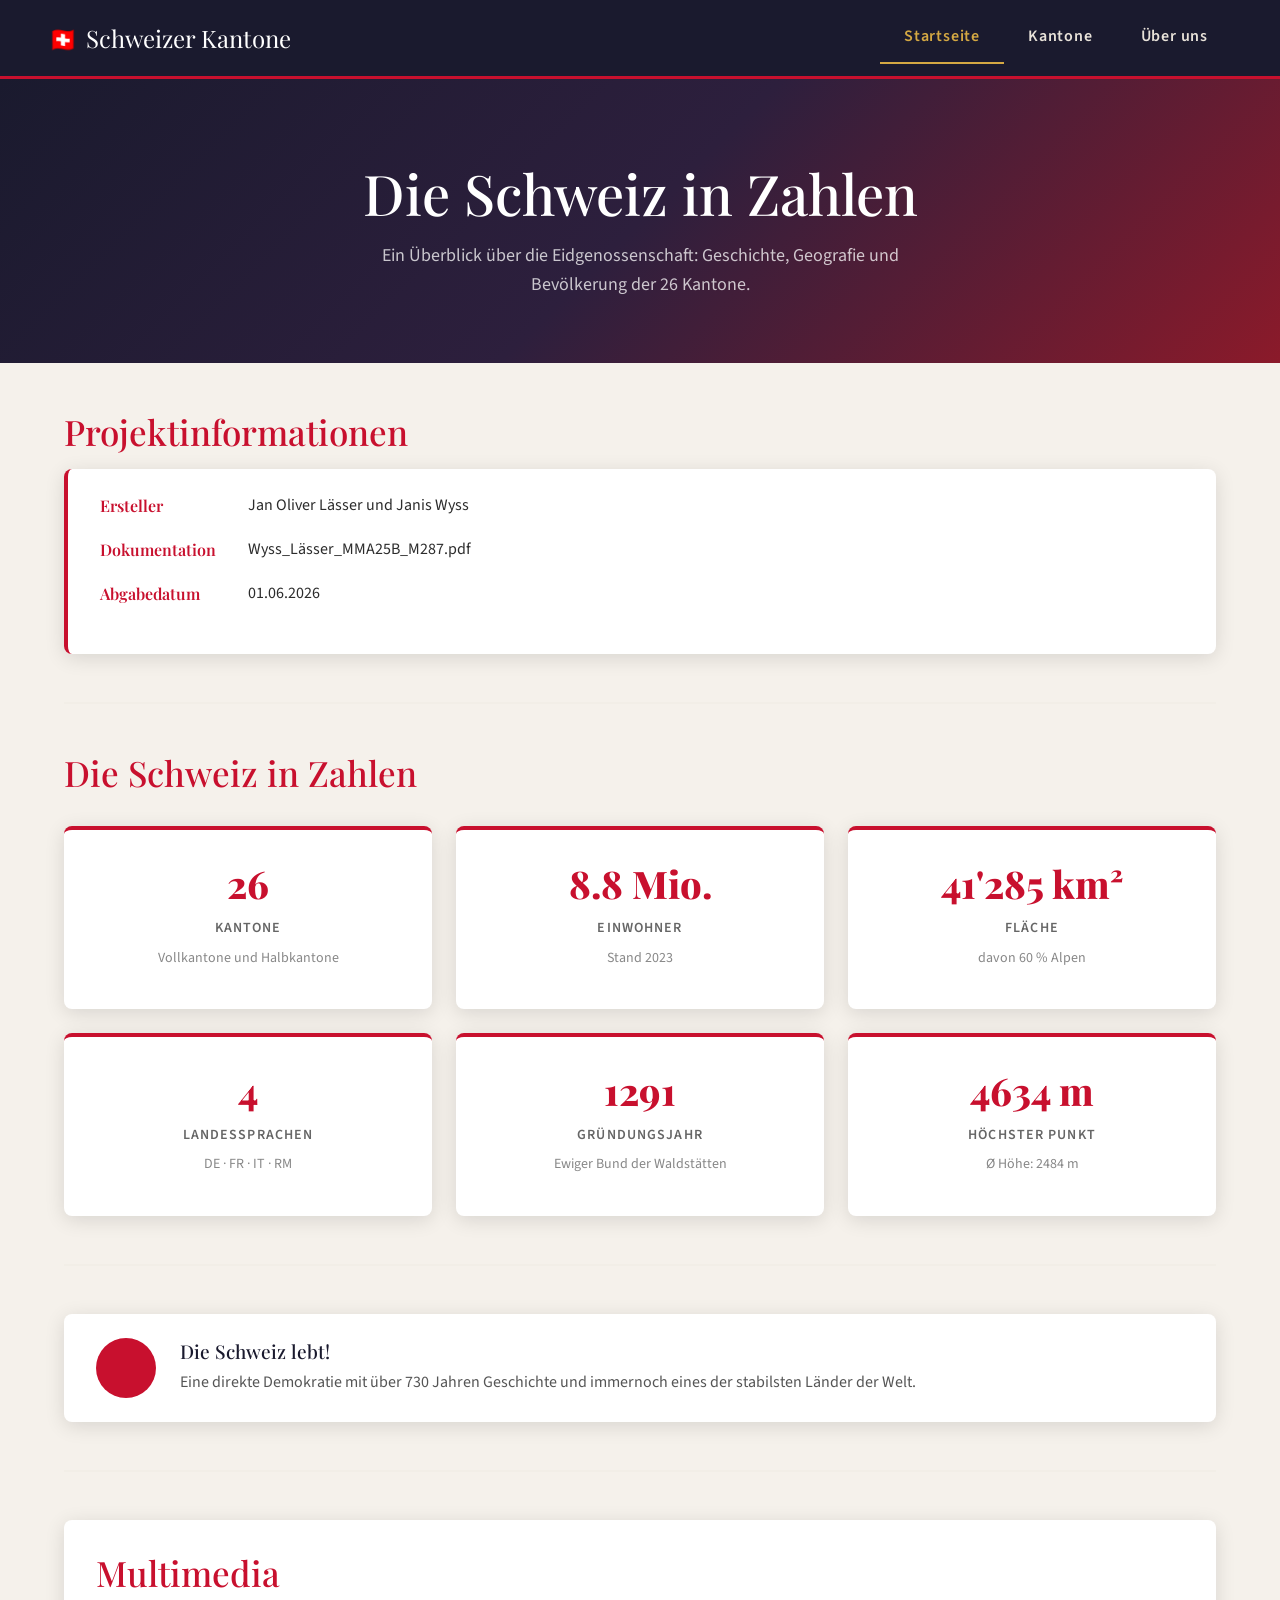
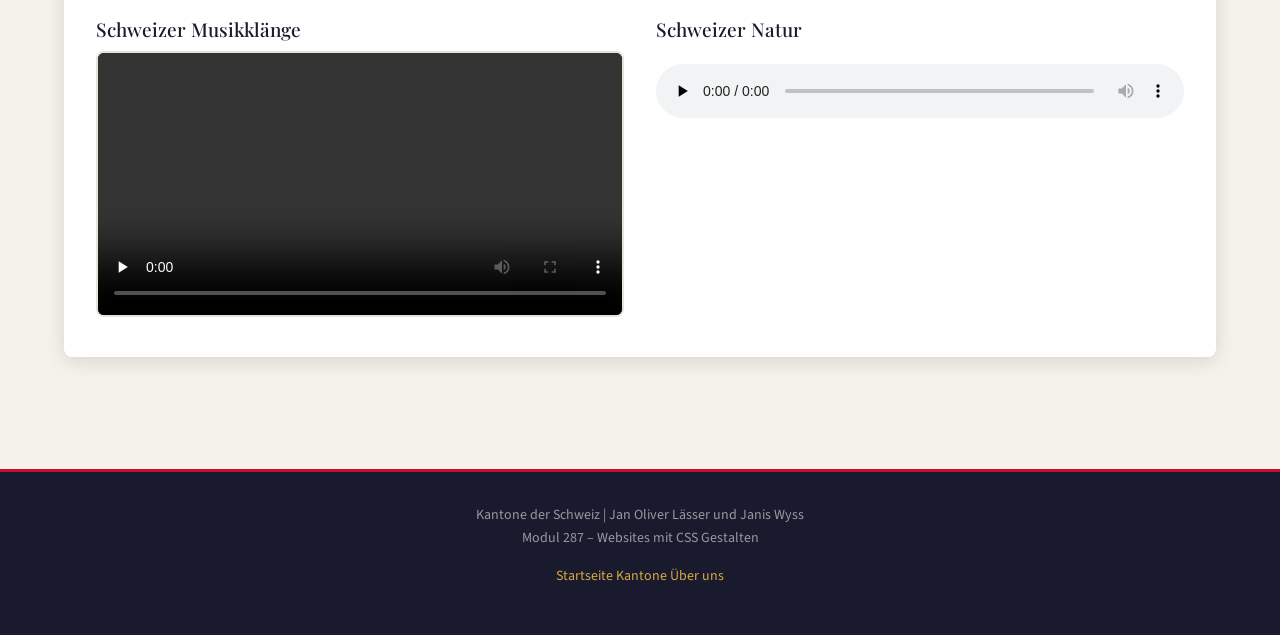
==== commit fb50a19e: "diberse änderungen" ====
--- a/html/index.html
+++ b/html/index.html
@@ -60,7 +60,7 @@
             <dt>Ersteller</dt>
             <dd>Jan Oliver Lässer und Janis Wyss</dd>
             <dt>Dokumentation</dt>
-            <dd>Wyss_Lässer_MMA25b_M287.pdf</dd>
+            <dd>Wyss_Lässer_MMA25B_M287.pdf</dd>
             <dt>Abgabedatum</dt>
             <dd>01.06.2026</dd>
           </dl>
